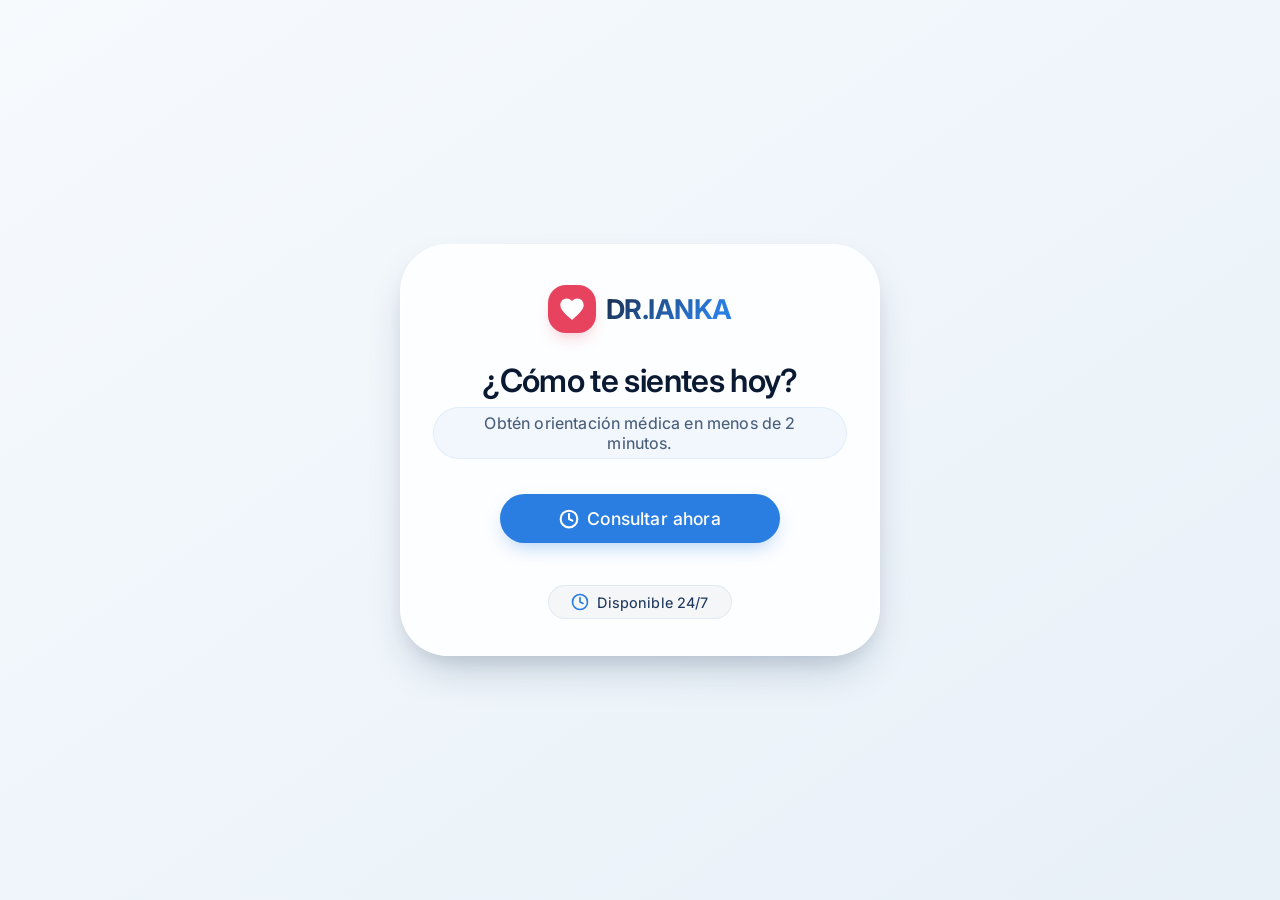
==== index.html @ e869df0b "Mvp_customer" ====
<!DOCTYPE html>
<html lang="es">
<head>
  <meta charset="UTF-8" />
  <meta name="viewport" content="width=device-width, initial-scale=1.0" />
  <title>DR.IANKA · Salud</title>
  <!-- Fuente moderna -->
  <link rel="preconnect" href="https://fonts.googleapis.com" />
  <link rel="preconnect" href="https://fonts.gstatic.com" crossorigin />
  <link href="https://fonts.googleapis.com/css2?family=Inter:opsz@14..32&display=swap" rel="stylesheet" />
  <style>
    * {
      margin: 0;
      padding: 0;
      box-sizing: border-box;
    }

    body {
      min-height: 100vh;
      display: flex;
      align-items: center;
      justify-content: center;
      background: linear-gradient(145deg, #f6fafd 0%, #e8f0f8 100%);
      font-family: 'Inter', system-ui, -apple-system, sans-serif;
      padding: 1.5rem;
    }

    .card {
      max-width: 480px;
      width: 100%;
      background: rgba(255, 255, 255, 0.85);
      backdrop-filter: blur(6px);
      -webkit-backdrop-filter: blur(6px);
      border-radius: 3rem;
      padding: 2.5rem 2rem 2.2rem;
      box-shadow: 0 20px 40px -12px rgba(0, 40, 80, 0.25),
                  0 8px 24px -6px rgba(0, 20, 40, 0.08);
      text-align: center;
      transition: transform 0.2s ease;
      border: 1px solid rgba(255, 255, 255, 0.5);
    }

    .card:hover {
      transform: translateY(-4px);
    }

    /* ----- LOGO con corazón ----- */
    .logo {
      display: flex;
      align-items: center;
      justify-content: center;
      gap: 0.6rem;
      margin-bottom: 1.8rem;
    }

    .logo-icon {
      width: 48px;
      height: 48px;
      background: #e8435e;  /* rojo corazón */
      border-radius: 18px;
      display: flex;
      align-items: center;
      justify-content: center;
      box-shadow: 0 8px 16px -6px rgba(232, 67, 94, 0.35);
      flex-shrink: 0;
    }

    .logo-icon svg {
      width: 28px;
      height: 28px;
      fill: #fff;
      stroke: none;
    }

    .logo-text {
      font-size: 1.7rem;
      font-weight: 700;
      letter-spacing: -0.02em;
      color: #1a2b4a;
      background: linear-gradient(135deg, #1a2b4a 0%, #2a7de1 80%);
      -webkit-background-clip: text;
      -webkit-text-fill-color: transparent;
      background-clip: text;
    }

    /* ----- TÍTULO ----- */
    .title {
      font-size: 2rem;
      font-weight: 600;
      color: #0b1a33;
      margin-bottom: 0.4rem;
      letter-spacing: -0.02em;
      line-height: 1.2;
    }

    .sub {
      font-size: 1rem;
      color: #4a5f7a;
      margin-bottom: 2.2rem;
      font-weight: 450;
      letter-spacing: 0.01em;
      background: rgba(42, 125, 225, 0.06);
      display: inline-block;
      padding: 0.3rem 1.2rem;
      border-radius: 40px;
      backdrop-filter: blur(2px);
      border: 1px solid rgba(42, 125, 225, 0.08);
    }

    /* ----- BOTÓN PRINCIPAL ----- */
    .btn-primary {
      display: inline-flex;
      align-items: center;
      justify-content: center;
      gap: 0.5rem;
      background: #2a7de1;
      color: #fff;
      font-size: 1.1rem;
      font-weight: 500;
      padding: 0.9rem 2.8rem;
      border-radius: 60px;
      border: none;
      cursor: pointer;
      transition: all 0.2s ease;
      box-shadow: 0 8px 20px -6px rgba(42, 125, 225, 0.4);
      width: 100%;
      max-width: 280px;
      margin: 0 auto 1.8rem;
      letter-spacing: 0.01em;
      text-decoration: none;
    }

    .btn-primary:hover {
      background: #1f6bcb;
      transform: scale(1.02);
      box-shadow: 0 12px 28px -8px rgba(42, 125, 225, 0.5);
    }

    .btn-primary:active {
      transform: scale(0.97);
    }

    .btn-primary svg {
      width: 20px;
      height: 20px;
      fill: none;
      stroke: currentColor;
      stroke-width: 2.5;
      stroke-linecap: round;
      stroke-linejoin: round;
    }

    /* ----- BADGE 24/7 ----- */
    .badge {
      display: inline-flex;
      align-items: center;
      gap: 0.5rem;
      background: rgba(10, 30, 50, 0.04);
      padding: 0.45rem 1.4rem;
      border-radius: 40px;
      font-size: 0.9rem;
      font-weight: 450;
      color: #1f3a5e;
      border: 1px solid rgba(42, 125, 225, 0.10);
      backdrop-filter: blur(2px);
      letter-spacing: 0.01em;
    }

    .badge svg {
      width: 18px;
      height: 18px;
      fill: none;
      stroke: #2a7de1;
      stroke-width: 2.2;
      stroke-linecap: round;
      stroke-linejoin: round;
    }

    /* ----- CHECKBOX (estilo decorativo) ----- */
    .checkbox-item {
      display: flex;
      align-items: center;
      justify-content: center;
      gap: 0.4rem;
      margin: 1.2rem 0 0.4rem;
      font-size: 0.95rem;
      color: #4a5f7a;
    }

    .checkbox-item input[type="checkbox"] {
      width: 18px;
      height: 18px;
      accent-color: #2a7de1;
      border-radius: 6px;
      cursor: pointer;
    }

    .checkbox-item label {
      cursor: pointer;
      user-select: none;
    }

    /* ----- RESPONSIVE ----- */
    @media (max-width: 480px) {
      .card {
        padding: 2rem 1.2rem 1.8rem;
        border-radius: 2rem;
      }

      .title {
        font-size: 1.7rem;
      }

      .sub {
        font-size: 0.9rem;
        padding: 0.2rem 1rem;
      }

      .btn-primary {
        font-size: 1rem;
        padding: 0.8rem 1.8rem;
        max-width: 100%;
      }

      .logo-text {
        font-size: 1.4rem;
      }

      .logo-icon {
        width: 42px;
        height: 42px;
      }

      .logo-icon svg {
        width: 24px;
        height: 24px;
      }
    }

    @media (max-width: 380px) {
      .title {
        font-size: 1.4rem;
      }

      .badge {
        font-size: 0.8rem;
        padding: 0.3rem 1rem;
      }
    }
  </style>
</head>
<body>

  <main class="card" role="main" aria-label="Tarjeta de orientación médica">

    <!-- LOGO con corazón -->
    <div class="logo" aria-label="Logo DR.IANKA">
      <div class="logo-icon" aria-hidden="true">
        <!-- SVG corazón sólido -->
        <svg viewBox="0 0 24 24">
          <path d="M12 21.35l-1.45-1.32C5.4 15.36 2 12.28 2 8.5 2 5.42 4.42 3 7.5 3c1.74 0 3.41.81 4.5 2.09C13.09 3.81 14.76 3 16.5 3 19.58 3 22 5.42 22 8.5c0 3.78-3.4 6.86-8.55 11.54L12 21.35z" />
        </svg>
      </div>
      <span class="logo-text">DR.IANKA</span>
    </div>

    <!-- TÍTULO PRINCIPAL -->
    <h1 class="title">¿Cómo te sientes hoy?</h1>

    <!-- SUBTÍTULO / DESCRIPCIÓN -->
    <p class="sub">Obtén orientación médica en menos de 2 minutos.</p>

    <!-- BOTÓN PRINCIPAL "Consultar ahora" -->
    <a href="formulario.html" class="btn-primary" role="button">
      <svg viewBox="0 0 24 24">
        <circle cx="12" cy="12" r="10" />
        <path d="M12 6v6l4 2" />
      </svg>
      Consultar ahora
    </a>

    <!-- BADGE 24/7 (segunda mención, como en el diseño) -->
    <div class="badge" style="margin-top: 0.8rem;">
      <svg viewBox="0 0 24 24">
        <circle cx="12" cy="12" r="10" />
        <polyline points="12 6 12 12 16 14" />
      </svg>
      <span>Disponible 24/7</span>
    </div>

  </main>

</body>
</html>
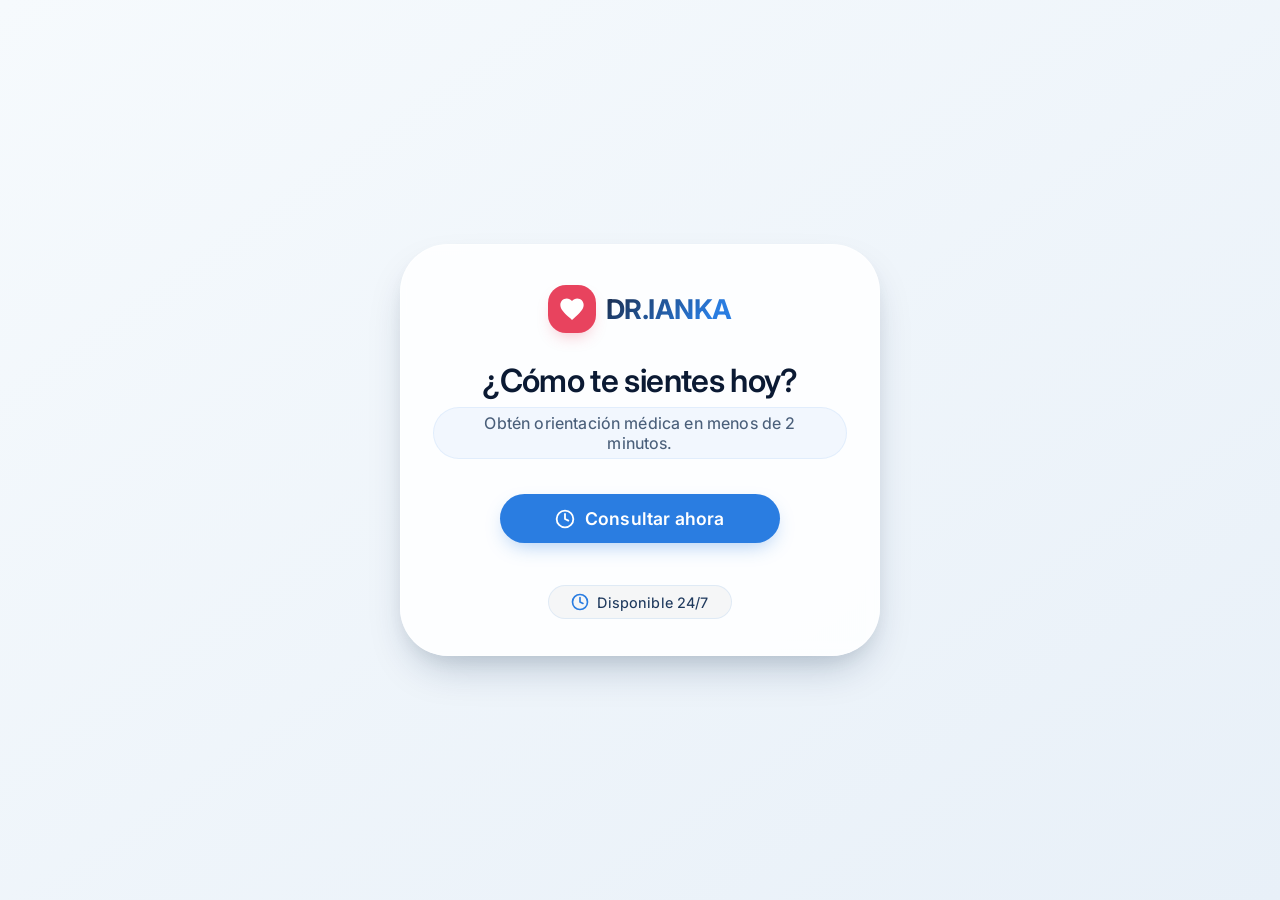
==== commit b5700806: "Actualizacion a chatbot" ====
--- a/index.html
+++ b/index.html
@@ -1,5 +1,6 @@
 <!DOCTYPE html>
 <html lang="es">
+
 <head>
   <meta charset="UTF-8" />
   <meta name="viewport" content="width=device-width, initial-scale=1.0" />
@@ -8,247 +9,12 @@
   <link rel="preconnect" href="https://fonts.googleapis.com" />
   <link rel="preconnect" href="https://fonts.gstatic.com" crossorigin />
   <link href="https://fonts.googleapis.com/css2?family=Inter:opsz@14..32&display=swap" rel="stylesheet" />
-  <style>
-    * {
-      margin: 0;
-      padding: 0;
-      box-sizing: border-box;
-    }
 
-    body {
-      min-height: 100vh;
-      display: flex;
-      align-items: center;
-      justify-content: center;
-      background: linear-gradient(145deg, #f6fafd 0%, #e8f0f8 100%);
-      font-family: 'Inter', system-ui, -apple-system, sans-serif;
-      padding: 1.5rem;
-    }
+  <!-- CSS Separados -->
+  <link rel="stylesheet" href="css/base.css" />
+  <link rel="stylesheet" href="css/index.css" />
+</head>
 
-    .card {
-      max-width: 480px;
-      width: 100%;
-      background: rgba(255, 255, 255, 0.85);
-      backdrop-filter: blur(6px);
-      -webkit-backdrop-filter: blur(6px);
-      border-radius: 3rem;
-      padding: 2.5rem 2rem 2.2rem;
-      box-shadow: 0 20px 40px -12px rgba(0, 40, 80, 0.25),
-                  0 8px 24px -6px rgba(0, 20, 40, 0.08);
-      text-align: center;
-      transition: transform 0.2s ease;
-      border: 1px solid rgba(255, 255, 255, 0.5);
-    }
-
-    .card:hover {
-      transform: translateY(-4px);
-    }
-
-    /* ----- LOGO con corazón ----- */
-    .logo {
-      display: flex;
-      align-items: center;
-      justify-content: center;
-      gap: 0.6rem;
-      margin-bottom: 1.8rem;
-    }
-
-    .logo-icon {
-      width: 48px;
-      height: 48px;
-      background: #e8435e;  /* rojo corazón */
-      border-radius: 18px;
-      display: flex;
-      align-items: center;
-      justify-content: center;
-      box-shadow: 0 8px 16px -6px rgba(232, 67, 94, 0.35);
-      flex-shrink: 0;
-    }
-
-    .logo-icon svg {
-      width: 28px;
-      height: 28px;
-      fill: #fff;
-      stroke: none;
-    }
-
-    .logo-text {
-      font-size: 1.7rem;
-      font-weight: 700;
-      letter-spacing: -0.02em;
-      color: #1a2b4a;
-      background: linear-gradient(135deg, #1a2b4a 0%, #2a7de1 80%);
-      -webkit-background-clip: text;
-      -webkit-text-fill-color: transparent;
-      background-clip: text;
-    }
-
-    /* ----- TÍTULO ----- */
-    .title {
-      font-size: 2rem;
-      font-weight: 600;
-      color: #0b1a33;
-      margin-bottom: 0.4rem;
-      letter-spacing: -0.02em;
-      line-height: 1.2;
-    }
-
-    .sub {
-      font-size: 1rem;
-      color: #4a5f7a;
-      margin-bottom: 2.2rem;
-      font-weight: 450;
-      letter-spacing: 0.01em;
-      background: rgba(42, 125, 225, 0.06);
-      display: inline-block;
-      padding: 0.3rem 1.2rem;
-      border-radius: 40px;
-      backdrop-filter: blur(2px);
-      border: 1px solid rgba(42, 125, 225, 0.08);
-    }
-
-    /* ----- BOTÓN PRINCIPAL ----- */
-    .btn-primary {
-      display: inline-flex;
-      align-items: center;
-      justify-content: center;
-      gap: 0.5rem;
-      background: #2a7de1;
-      color: #fff;
-      font-size: 1.1rem;
-      font-weight: 500;
-      padding: 0.9rem 2.8rem;
-      border-radius: 60px;
-      border: none;
-      cursor: pointer;
-      transition: all 0.2s ease;
-      box-shadow: 0 8px 20px -6px rgba(42, 125, 225, 0.4);
-      width: 100%;
-      max-width: 280px;
-      margin: 0 auto 1.8rem;
-      letter-spacing: 0.01em;
-      text-decoration: none;
-    }
-
-    .btn-primary:hover {
-      background: #1f6bcb;
-      transform: scale(1.02);
-      box-shadow: 0 12px 28px -8px rgba(42, 125, 225, 0.5);
-    }
-
-    .btn-primary:active {
-      transform: scale(0.97);
-    }
-
-    .btn-primary svg {
-      width: 20px;
-      height: 20px;
-      fill: none;
-      stroke: currentColor;
-      stroke-width: 2.5;
-      stroke-linecap: round;
-      stroke-linejoin: round;
-    }
-
-    /* ----- BADGE 24/7 ----- */
-    .badge {
-      display: inline-flex;
-      align-items: center;
-      gap: 0.5rem;
-      background: rgba(10, 30, 50, 0.04);
-      padding: 0.45rem 1.4rem;
-      border-radius: 40px;
-      font-size: 0.9rem;
-      font-weight: 450;
-      color: #1f3a5e;
-      border: 1px solid rgba(42, 125, 225, 0.10);
-      backdrop-filter: blur(2px);
-      letter-spacing: 0.01em;
-    }
-
-    .badge svg {
-      width: 18px;
-      height: 18px;
-      fill: none;
-      stroke: #2a7de1;
-      stroke-width: 2.2;
-      stroke-linecap: round;
-      stroke-linejoin: round;
-    }
-
-    /* ----- CHECKBOX (estilo decorativo) ----- */
-    .checkbox-item {
-      display: flex;
-      align-items: center;
-      justify-content: center;
-      gap: 0.4rem;
-      margin: 1.2rem 0 0.4rem;
-      font-size: 0.95rem;
-      color: #4a5f7a;
-    }
-
-    .checkbox-item input[type="checkbox"] {
-      width: 18px;
-      height: 18px;
-      accent-color: #2a7de1;
-      border-radius: 6px;
-      cursor: pointer;
-    }
-
-    .checkbox-item label {
-      cursor: pointer;
-      user-select: none;
-    }
-
-    /* ----- RESPONSIVE ----- */
-    @media (max-width: 480px) {
-      .card {
-        padding: 2rem 1.2rem 1.8rem;
-        border-radius: 2rem;
-      }
-
-      .title {
-        font-size: 1.7rem;
-      }
-
-      .sub {
-        font-size: 0.9rem;
-        padding: 0.2rem 1rem;
-      }
-
-      .btn-primary {
-        font-size: 1rem;
-        padding: 0.8rem 1.8rem;
-        max-width: 100%;
-      }
-
-      .logo-text {
-        font-size: 1.4rem;
-      }
-
-      .logo-icon {
-        width: 42px;
-        height: 42px;
-      }
-
-      .logo-icon svg {
-        width: 24px;
-        height: 24px;
-      }
-    }
-
-    @media (max-width: 380px) {
-      .title {
-        font-size: 1.4rem;
-      }
-
-      .badge {
-        font-size: 0.8rem;
-        padding: 0.3rem 1rem;
-      }
-    }
-  </style>
-</head>
 <body>
 
   <main class="card" role="main" aria-label="Tarjeta de orientación médica">
@@ -256,9 +22,9 @@
     <!-- LOGO con corazón -->
     <div class="logo" aria-label="Logo DR.IANKA">
       <div class="logo-icon" aria-hidden="true">
-        <!-- SVG corazón sólido -->
         <svg viewBox="0 0 24 24">
-          <path d="M12 21.35l-1.45-1.32C5.4 15.36 2 12.28 2 8.5 2 5.42 4.42 3 7.5 3c1.74 0 3.41.81 4.5 2.09C13.09 3.81 14.76 3 16.5 3 19.58 3 22 5.42 22 8.5c0 3.78-3.4 6.86-8.55 11.54L12 21.35z" />
+          <path
+            d="M12 21.35l-1.45-1.32C5.4 15.36 2 12.28 2 8.5 2 5.42 4.42 3 7.5 3c1.74 0 3.41.81 4.5 2.09C13.09 3.81 14.76 3 16.5 3 19.58 3 22 5.42 22 8.5c0 3.78-3.4 6.86-8.55 11.54L12 21.35z" />
         </svg>
       </div>
       <span class="logo-text">DR.IANKA</span>
@@ -279,7 +45,7 @@
       Consultar ahora
     </a>
 
-    <!-- BADGE 24/7 (segunda mención, como en el diseño) -->
+    <!-- BADGE 24/7 -->
     <div class="badge" style="margin-top: 0.8rem;">
       <svg viewBox="0 0 24 24">
         <circle cx="12" cy="12" r="10" />
@@ -291,4 +57,5 @@
   </main>
 
 </body>
+
 </html>
--- a/css/base.css
+++ b/css/base.css
@@ -0,0 +1,296 @@
+/* ============================================================
+   BASE.CSS — Estilos compartidos por todas las páginas
+   DR.IANKA · Plataforma de orientación médica
+============================================================ */
+
+/* ----- Reset ----- */
+* {
+  margin: 0;
+  padding: 0;
+  box-sizing: border-box;
+}
+
+/* ----- Body ----- */
+body {
+  min-height: 100vh;
+  display: flex;
+  align-items: center;
+  justify-content: center;
+  background: linear-gradient(145deg, #f6fafd 0%, #e8f0f8 100%);
+  font-family: 'Inter', system-ui, -apple-system, sans-serif;
+  padding: 1.5rem;
+}
+
+/* ----- Tarjeta principal ----- */
+.card {
+  max-width: 480px;
+  width: 100%;
+  background: rgba(255, 255, 255, 0.85);
+  backdrop-filter: blur(6px);
+  -webkit-backdrop-filter: blur(6px);
+  border-radius: 3rem;
+  padding: 2.5rem 2rem 2.2rem;
+  box-shadow: 0 20px 40px -12px rgba(0, 40, 80, 0.25),
+              0 8px 24px -6px rgba(0, 20, 40, 0.08);
+  text-align: center;
+  transition: transform 0.2s ease;
+  border: 1px solid rgba(255, 255, 255, 0.5);
+}
+
+.card:hover {
+  transform: translateY(-4px);
+}
+
+/* ----- Logo ----- */
+.logo {
+  display: flex;
+  align-items: center;
+  justify-content: center;
+  gap: 0.6rem;
+  margin-bottom: 1.8rem;
+}
+
+.logo-icon {
+  width: 48px;
+  height: 48px;
+  background: #e8435e;
+  border-radius: 18px;
+  display: flex;
+  align-items: center;
+  justify-content: center;
+  box-shadow: 0 8px 16px -6px rgba(232, 67, 94, 0.35);
+  flex-shrink: 0;
+}
+
+.logo-icon svg {
+  width: 28px;
+  height: 28px;
+  fill: #fff;
+  stroke: none;
+}
+
+.logo-text {
+  font-size: 1.7rem;
+  font-weight: 700;
+  letter-spacing: -0.02em;
+  background: linear-gradient(135deg, #1a2b4a 0%, #2a7de1 80%);
+  -webkit-background-clip: text;
+  -webkit-text-fill-color: transparent;
+  background-clip: text;
+}
+
+/* ----- Botón primario ----- */
+.btn-primary {
+  display: inline-flex;
+  align-items: center;
+  justify-content: center;
+  gap: 0.6rem;
+  background: #2a7de1;
+  color: #fff;
+  font-size: 1.1rem;
+  font-weight: 600;
+  padding: 0.9rem 2.8rem;
+  border-radius: 60px;
+  border: none;
+  cursor: pointer;
+  transition: all 0.2s ease;
+  box-shadow: 0 8px 20px -6px rgba(42, 125, 225, 0.4);
+  width: 100%;
+  max-width: 320px;
+  margin: 0 auto;
+  letter-spacing: 0.01em;
+  text-decoration: none;
+}
+
+.btn-primary:hover {
+  background: #1f6bcb;
+  transform: scale(1.02);
+  box-shadow: 0 12px 28px -8px rgba(42, 125, 225, 0.5);
+}
+
+.btn-primary:active {
+  transform: scale(0.97);
+}
+
+.btn-primary svg {
+  width: 20px;
+  height: 20px;
+  fill: none;
+  stroke: currentColor;
+  stroke-width: 2.2;
+  stroke-linecap: round;
+  stroke-linejoin: round;
+}
+
+/* ----- Botón secundario ----- */
+.btn-secondary {
+  display: inline-flex;
+  align-items: center;
+  justify-content: center;
+  gap: 0.6rem;
+  background: rgba(255, 255, 255, 0.5);
+  color: #1a2b4a;
+  font-size: 1.1rem;
+  font-weight: 500;
+  padding: 0.8rem 2.4rem;
+  border-radius: 60px;
+  border: 1.5px solid #dce4ed;
+  cursor: pointer;
+  transition: all 0.2s ease;
+  width: 100%;
+  max-width: 320px;
+  margin: 0.8rem auto 0;
+  text-decoration: none;
+  backdrop-filter: blur(2px);
+}
+
+.btn-secondary:hover {
+  border-color: #2a7de1;
+  background: rgba(42, 125, 225, 0.05);
+  transform: scale(1.02);
+  box-shadow: 0 4px 12px -4px rgba(42, 125, 225, 0.15);
+}
+
+.btn-secondary:active {
+  transform: scale(0.97);
+}
+
+.btn-secondary svg {
+  width: 20px;
+  height: 20px;
+  fill: none;
+  stroke: currentColor;
+  stroke-width: 2.2;
+  stroke-linecap: round;
+  stroke-linejoin: round;
+}
+
+/* ----- Divisor ----- */
+.divider {
+  border: 0;
+  height: 1px;
+  background: linear-gradient(to right, transparent, #dce4ed, transparent);
+  margin: 1.5rem 0 1.8rem;
+}
+
+/* ----- Custom Alert Overlay ----- */
+.custom-alert-overlay {
+  position: fixed;
+  top: 0; left: 0;
+  width: 100vw; height: 100vh;
+  background: rgba(10, 30, 50, 0.4);
+  backdrop-filter: blur(4px);
+  -webkit-backdrop-filter: blur(4px);
+  display: flex;
+  align-items: center;
+  justify-content: center;
+  opacity: 0;
+  pointer-events: none;
+  transition: opacity 0.3s ease;
+  z-index: 9999;
+}
+
+.custom-alert-overlay.active {
+  opacity: 1;
+  pointer-events: all;
+}
+
+.custom-alert-box {
+  background: #fff;
+  border-radius: 2rem;
+  padding: 2.2rem 2rem;
+  max-width: 380px;
+  width: 90%;
+  text-align: center;
+  box-shadow: 0 24px 48px -12px rgba(0, 40, 80, 0.35);
+  border: 1px solid rgba(255, 255, 255, 0.8);
+  transform: scale(0.9);
+  transition: transform 0.3s cubic-bezier(0.34, 1.56, 0.64, 1);
+}
+
+.custom-alert-overlay.active .custom-alert-box {
+  transform: scale(1);
+}
+
+.custom-alert-icon {
+  width: 56px;
+  height: 56px;
+  background: rgba(232, 67, 94, 0.1);
+  border-radius: 50%;
+  display: flex;
+  align-items: center;
+  justify-content: center;
+  margin: 0 auto 1.2rem;
+}
+
+.custom-alert-icon svg {
+  width: 32px;
+  height: 32px;
+  stroke: #e8435e;
+  stroke-width: 2.5;
+  stroke-linecap: round;
+  stroke-linejoin: round;
+  fill: none;
+}
+
+.custom-alert-title {
+  font-size: 1.4rem;
+  font-weight: 700;
+  color: #0b1a33;
+  margin-bottom: 0.5rem;
+}
+
+.custom-alert-message {
+  font-size: 0.95rem;
+  color: #4a5f7a;
+  line-height: 1.5;
+  margin-bottom: 1.6rem;
+}
+
+.custom-alert-btn {
+  background: #2a7de1;
+  color: #fff;
+  font-size: 1rem;
+  font-weight: 600;
+  padding: 0.75rem 2rem;
+  border-radius: 40px;
+  border: none;
+  cursor: pointer;
+  width: 100%;
+  box-shadow: 0 6px 16px -4px rgba(42, 125, 225, 0.35);
+  transition: all 0.2s ease;
+}
+
+.custom-alert-btn:hover {
+  background: #1f6bcb;
+  transform: translateY(-1px);
+  box-shadow: 0 8px 20px -4px rgba(42, 125, 225, 0.4);
+}
+
+.custom-alert-btn:active {
+  transform: scale(0.97);
+}
+
+/* ----- Responsive compartido ----- */
+@media (max-width: 480px) {
+  .card {
+    padding: 2rem 1.2rem 1.8rem;
+    border-radius: 2rem;
+  }
+
+  .logo-text { font-size: 1.4rem; }
+  .logo-icon { width: 42px; height: 42px; }
+  .logo-icon svg { width: 24px; height: 24px; }
+
+  .btn-primary {
+    font-size: 1rem;
+    padding: 0.8rem 1.8rem;
+    max-width: 100%;
+  }
+
+  .btn-secondary {
+    font-size: 1rem;
+    padding: 0.7rem 1.8rem;
+    max-width: 100%;
+  }
+}
--- a/css/index.css
+++ b/css/index.css
@@ -0,0 +1,70 @@
+/* ============================================================
+   INDEX.CSS — Página de inicio
+   DR.IANKA · Plataforma de orientación médica
+============================================================ */
+
+.title {
+  font-size: 2rem;
+  font-weight: 600;
+  color: #0b1a33;
+  margin-bottom: 0.4rem;
+  letter-spacing: -0.02em;
+  line-height: 1.2;
+}
+
+.sub {
+  font-size: 1rem;
+  color: #4a5f7a;
+  margin-bottom: 2.2rem;
+  font-weight: 450;
+  letter-spacing: 0.01em;
+  background: rgba(42, 125, 225, 0.06);
+  display: inline-block;
+  padding: 0.3rem 1.2rem;
+  border-radius: 40px;
+  backdrop-filter: blur(2px);
+  border: 1px solid rgba(42, 125, 225, 0.08);
+}
+
+/* Botón principal en index (max-width más pequeño) */
+.btn-primary {
+  max-width: 280px;
+  margin-bottom: 1.8rem;
+}
+
+/* ----- Badge 24/7 ----- */
+.badge {
+  display: inline-flex;
+  align-items: center;
+  gap: 0.5rem;
+  background: rgba(10, 30, 50, 0.04);
+  padding: 0.45rem 1.4rem;
+  border-radius: 40px;
+  font-size: 0.9rem;
+  font-weight: 450;
+  color: #1f3a5e;
+  border: 1px solid rgba(42, 125, 225, 0.10);
+  backdrop-filter: blur(2px);
+  letter-spacing: 0.01em;
+}
+
+.badge svg {
+  width: 18px;
+  height: 18px;
+  fill: none;
+  stroke: #2a7de1;
+  stroke-width: 2.2;
+  stroke-linecap: round;
+  stroke-linejoin: round;
+}
+
+/* ----- Responsive ----- */
+@media (max-width: 480px) {
+  .title { font-size: 1.7rem; }
+  .sub { font-size: 0.9rem; padding: 0.2rem 1rem; }
+}
+
+@media (max-width: 380px) {
+  .title { font-size: 1.4rem; }
+  .badge { font-size: 0.8rem; padding: 0.3rem 1rem; }
+}
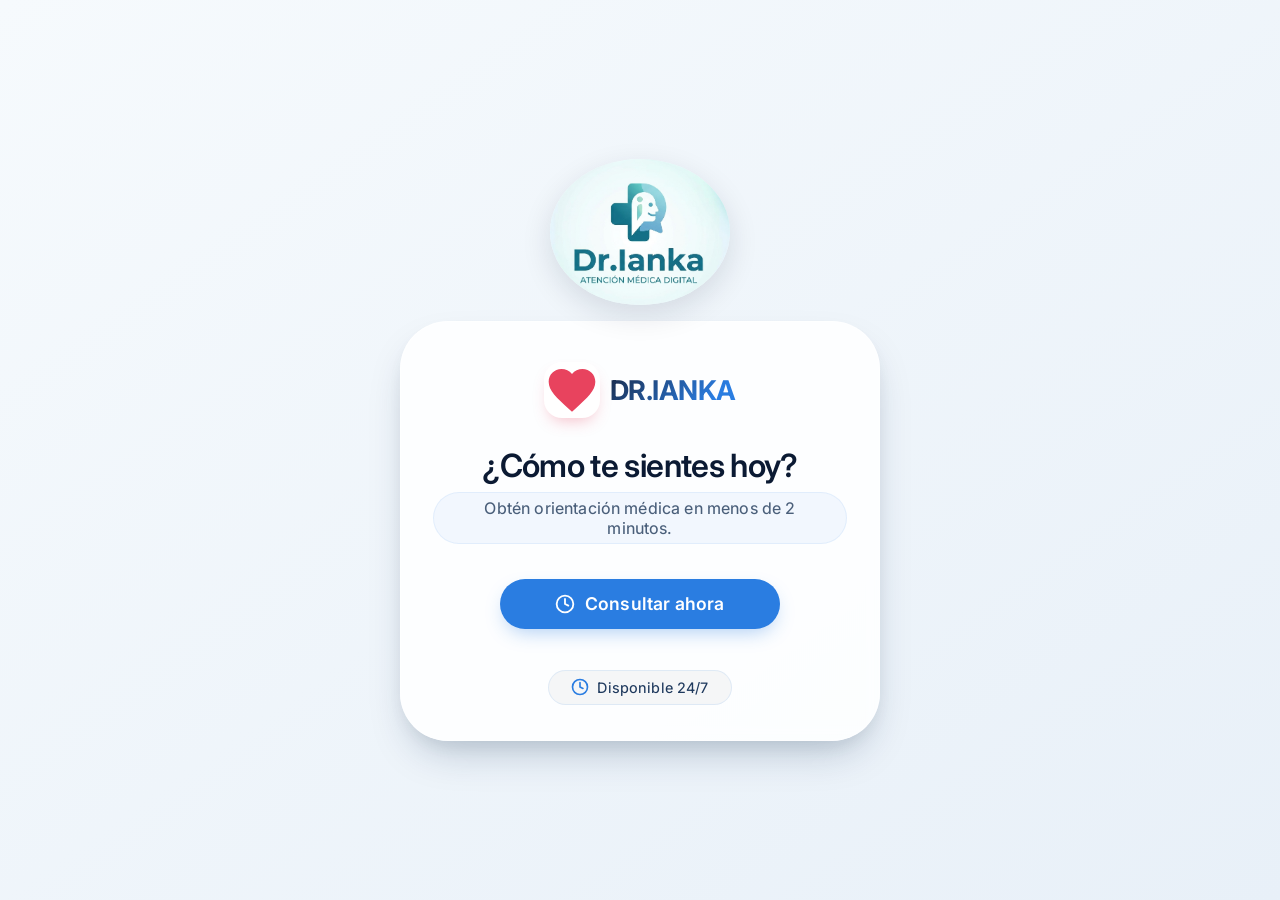
==== commit 695d88ed: "arreglos pequeños" ====
--- a/index.html
+++ b/index.html
@@ -17,14 +17,15 @@
 
 <body>
 
+  <img src="dr.ianka.png" alt="Dr. Ianka" class="hero-image" />
+
   <main class="card" role="main" aria-label="Tarjeta de orientación médica">
 
-    <!-- LOGO con corazón -->
+    <!-- LOGO con imagen subida -->
     <div class="logo" aria-label="Logo DR.IANKA">
       <div class="logo-icon" aria-hidden="true">
-        <svg viewBox="0 0 24 24">
-          <path
-            d="M12 21.35l-1.45-1.32C5.4 15.36 2 12.28 2 8.5 2 5.42 4.42 3 7.5 3c1.74 0 3.41.81 4.5 2.09C13.09 3.81 14.76 3 16.5 3 19.58 3 22 5.42 22 8.5c0 3.78-3.4 6.86-8.55 11.54L12 21.35z" />
+        <svg viewBox="0 0 24 24" fill="#e8435e" aria-hidden="true">
+          <path d="M12 21.35l-1.45-1.32C5.4 15.36 2 12.28 2 8.5 2 5.42 4.42 3 7.5 3c1.74 0 3.41.81 4.5 2.09C13.09 3.81 14.76 3 16.5 3 19.58 3 22 5.42 22 8.5c0 3.78-3.4 6.86-8.55 11.54L12 21.35z" />
         </svg>
       </div>
       <span class="logo-text">DR.IANKA</span>
--- a/css/base.css
+++ b/css/base.css
@@ -14,6 +14,7 @@
 body {
   min-height: 100vh;
   display: flex;
+  flex-direction: column;
   align-items: center;
   justify-content: center;
   background: linear-gradient(145deg, #f6fafd 0%, #e8f0f8 100%);
@@ -51,22 +52,23 @@
 }
 
 .logo-icon {
-  width: 48px;
-  height: 48px;
-  background: #e8435e;
+  width: 56px;
+  height: 56px;
+  background: #ffffff;
   border-radius: 18px;
   display: flex;
   align-items: center;
   justify-content: center;
   box-shadow: 0 8px 16px -6px rgba(232, 67, 94, 0.35);
   flex-shrink: 0;
-}
-
-.logo-icon svg {
-  width: 28px;
-  height: 28px;
-  fill: #fff;
-  stroke: none;
+  overflow: hidden;
+}
+
+.logo-icon svg,
+.logo-icon img {
+  width: 100%;
+  height: 100%;
+  object-fit: contain;
 }
 
 .logo-text {
--- a/css/index.css
+++ b/css/index.css
@@ -2,6 +2,18 @@
    INDEX.CSS — Página de inicio
    DR.IANKA · Plataforma de orientación médica
 ============================================================ */
+
+.hero-image {
+  display: block;
+  width: 180px;
+  max-width: 70vw;
+  height: auto;
+  margin: 0 auto 1rem;
+  border-radius: 50%;
+  box-shadow: 0 10px 30px rgba(11, 26, 51, 0.12);
+  position: relative;
+  z-index: 2;
+}
 
 .title {
   font-size: 2rem;
